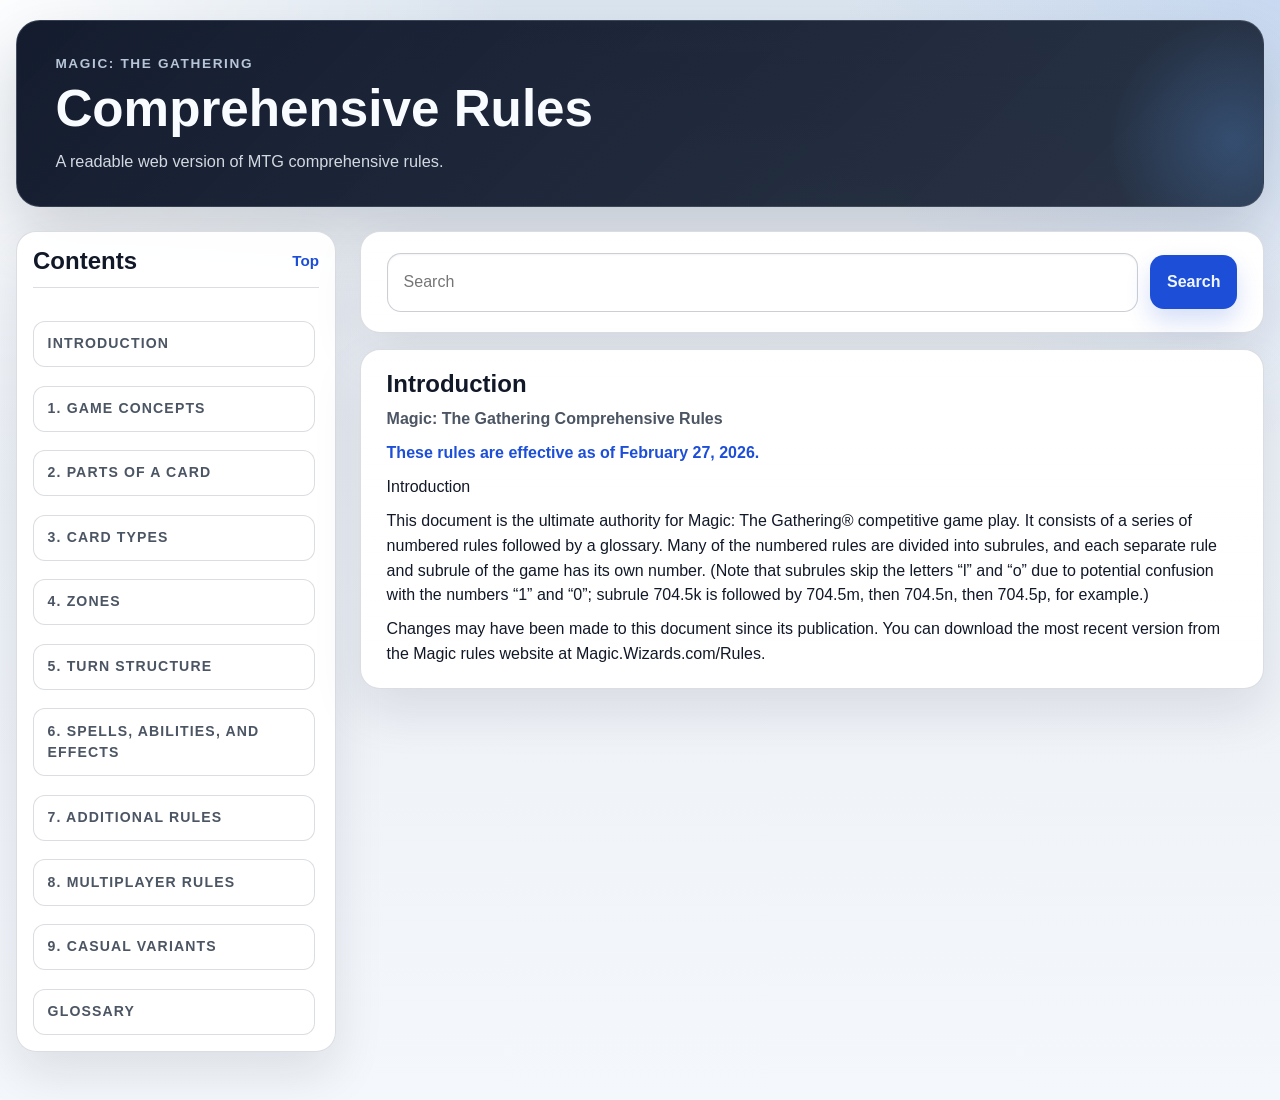
==== index.html @ 2c5d15a0 "Checkpoint" ====
<!DOCTYPE html>
<html lang="en">
<head>
  <meta charset="UTF-8">
  <meta name="viewport" content="width=device-width, initial-scale=1.0">
  <title>Magic Comprehensive Rules</title>
  <link rel="stylesheet" href="styles.css">
</head>
<body>
  <div class="page-shell">
    <header id="page-top" class="hero">
      <p class="eyebrow">Magic: The Gathering</p>
      <h1>Comprehensive Rules</h1>
      <p class="hero-copy">
        A readable web version of MTG comprehensive rules.
      </p>
    </header>

    <div class="layout">
      <div id="mobile-search-slot" class="mobile-search-slot"></div>
      <aside class="toc-panel" aria-labelledby="toc-heading">
        <div class="toc-inner">
          <div class="toc-header">
            <h2 id="toc-heading">Contents</h2>
            <a class="top-link" href="#page-top">Top</a>
          </div>
          <nav id="toc" class="toc" aria-label="Table of contents">
            <p class="loading">Loading contents…</p>
          </nav>
        </div>
      </aside>

      <main id="top" class="rules-panel">
        <div id="search-card-home"></div>
        <section class="card search-card" aria-label="Keyword search">
          <div class="search-header">
            <p id="search-status" class="search-status">Loading search index…</p>
          </div>

          <form id="search-form" class="search-form" role="search">
            <label class="sr-only" for="keyword-search">Search the rules text</label>
            <input
              id="keyword-search"
              class="search-input"
              type="search"
              name="query"
              placeholder="Search"
              autocomplete="off"
              spellcheck="false"
              disabled
            >
            <button class="search-button" type="submit" disabled>Search</button>
          </form>

        </section>

        <section id="search-results-page" class="card search-page" aria-live="polite" hidden>
          <div class="search-page-header">
            <h2>Search Results</h2>
            <p id="search-page-summary" class="search-page-summary"></p>
          </div>
          <div id="search-results" class="search-results"></div>
        </section>

        <section id="intro" class="card intro-card" aria-live="polite">
          <p class="loading">Loading rules text…</p>
        </section>
        <article id="rules" class="rules-content" aria-label="Magic Comprehensive Rules"></article>
        <a class="mobile-top-link" href="#page-top">Top</a>
      </main>
    </div>
  </div>

  <script>
    const RULE_FILE = "MagicCompRules.txt";
    const SEARCH_RESULT_LIMIT = 75;
    const searchState = {
      records: [],
      recordsById: new Map(),
      latestResults: [],
      activeTerms: [],
      selectedTargetId: "",
    };

    function slugify(value) {
      return value
        .toLowerCase()
        .replace(/[^a-z0-9]+/g, "-")
        .replace(/^-+|-+$/g, "");
    }

    function makeSectionId(line) {
      const match = line.match(/^(\d{3})\.\s+/);
      if (match) {
        return `rule-${match[1]}`;
      }
      if (line === "Glossary") {
        return "glossary";
      }
      return slugify(line);
    }

    function makeChapterId(title) {
      return `chapter-${slugify(title)}`;
    }

    function makeRuleLineId(ruleNumber) {
      return `rule-${ruleNumber.toLowerCase().replace(/[^a-z0-9]+/g, "-").replace(/^-+|-+$/g, "")}`;
    }

    function findNthIndex(lines, value, occurrence) {
      let count = 0;
      for (let index = 0; index < lines.length; index += 1) {
        if (lines[index] === value) {
          count += 1;
          if (count === occurrence) {
            return index;
          }
        }
      }
      return -1;
    }

    function createParagraph(text, className) {
      const paragraph = document.createElement("p");
      appendLinkedRuleText(paragraph, text);
      if (className) {
        paragraph.className = className;
      }
      return paragraph;
    }

    function createRuleReferenceLink(ruleNumber) {
      const normalizedRuleNumber = ruleNumber.toLowerCase().replace(/\.$/, "");
      const link = document.createElement("a");
      link.className = "rule-ref-link";
      link.href = /^\d{3}$/.test(normalizedRuleNumber)
        ? `#rule-${normalizedRuleNumber}`
        : `#${makeRuleLineId(normalizedRuleNumber)}`;
      link.textContent = normalizedRuleNumber;
      return link;
    }

    function appendLinkedRuleText(element, text) {
      const referenceRegex = /\b(rule|rules)\s+((?:\d{3}(?:\.\d+[a-z]?)?)(?:\s*(?:,|and|or)\s+\d{3}(?:\.\d+[a-z]?)?)*)/gi;
      const ruleNumberRegex = /\d{3}(?:\.\d+[a-z]?)?/gi;
      let lastIndex = 0;

      Array.from(text.matchAll(referenceRegex)).forEach((match) => {
        const matchIndex = match.index ?? 0;
        if (matchIndex > lastIndex) {
          element.appendChild(document.createTextNode(text.slice(lastIndex, matchIndex)));
        }

        const [, prefix, references] = match;
        element.appendChild(document.createTextNode(`${prefix} `));

        let referenceIndex = 0;
        Array.from(references.matchAll(ruleNumberRegex)).forEach((referenceMatch) => {
          const numberIndex = referenceMatch.index ?? 0;
          if (numberIndex > referenceIndex) {
            element.appendChild(document.createTextNode(references.slice(referenceIndex, numberIndex)));
          }

          element.appendChild(createRuleReferenceLink(referenceMatch[0]));
          referenceIndex = numberIndex + referenceMatch[0].length;
        });

        if (referenceIndex < references.length) {
          element.appendChild(document.createTextNode(references.slice(referenceIndex)));
        }

        lastIndex = matchIndex + match[0].length;
      });

      if (lastIndex < text.length) {
        element.appendChild(document.createTextNode(text.slice(lastIndex)));
      }
    }

    function normalizeSearchText(value) {
      return value.toLowerCase().replace(/\s+/g, " ").trim();
    }

    function parseSearchTerms(query) {
      return query
        .toLowerCase()
        .trim()
        .split(/\s+/)
        .filter(Boolean);
    }

    function escapeHtml(value) {
      return value
        .replaceAll("&", "&amp;")
        .replaceAll("<", "&lt;")
        .replaceAll(">", "&gt;")
        .replaceAll('"', "&quot;")
        .replaceAll("'", "&#39;");
    }

    function escapeRegExp(value) {
      return value.replace(/[.*+?^${}()|[\]\\]/g, "\\$&");
    }

    function buildSearchRegex(terms) {
      if (!terms.length) {
        return null;
      }

      const pattern = terms
        .slice()
        .sort((left, right) => right.length - left.length)
        .map((term) => escapeRegExp(term))
        .join("|");
      return new RegExp(`(${pattern})`, "gi");
    }

    function highlightMatchesInText(text, terms) {
      const regex = buildSearchRegex(terms);
      if (!regex) {
        return escapeHtml(text);
      }

      const matches = Array.from(text.matchAll(regex));
      if (!matches.length) {
        return escapeHtml(text);
      }

      let html = "";
      let lastIndex = 0;
      matches.forEach((match) => {
        const index = match.index ?? 0;
        html += escapeHtml(text.slice(lastIndex, index));
        html += `<mark class="search-highlight">${escapeHtml(match[0])}</mark>`;
        lastIndex = index + match[0].length;
      });
      html += escapeHtml(text.slice(lastIndex));
      return html;
    }

    function createSearchSnippet(text, terms, maxLength = 220) {
      if (!text) {
        return "";
      }

      const normalizedText = text.toLowerCase();
      const firstMatchIndex = terms.reduce((closest, term) => {
        const matchIndex = normalizedText.indexOf(term);
        if (matchIndex === -1) {
          return closest;
        }
        return closest === -1 ? matchIndex : Math.min(closest, matchIndex);
      }, -1);

      const focusIndex = firstMatchIndex === -1 ? 0 : firstMatchIndex;
      const start = Math.max(0, focusIndex - 80);
      const end = Math.min(text.length, start + maxLength);
      const snippet = text.slice(start, end).trim();
      const prefix = start > 0 ? "..." : "";
      const suffix = end < text.length ? "..." : "";
      return highlightMatchesInText(`${prefix}${snippet}${suffix}`, terms);
    }

    function createSearchRecord(records, data) {
      records.push({
        ...data,
        order: records.length,
        searchText: normalizeSearchText(data.searchText),
      });
    }

    function buildIntro(lines) {
      const intro = document.getElementById("intro");
      intro.replaceChildren();

      const nonEmpty = lines.map((line) => line.trim()).filter(Boolean);
      const [title, effectiveDate, ...rest] = nonEmpty;

      const introHeading = document.createElement("h2");
      introHeading.textContent = "Introduction";
      intro.appendChild(introHeading);

      if (title) {
        const sourceTitle = document.createElement("p");
        sourceTitle.className = "intro-source-title";
        sourceTitle.textContent = title;
        intro.appendChild(sourceTitle);
      }

      if (effectiveDate) {
        const effectiveNode = document.createElement("p");
        effectiveNode.className = "effective-date";
        effectiveNode.textContent = effectiveDate;
        intro.appendChild(effectiveNode);
      }

      rest.forEach((line) => {
        intro.appendChild(createParagraph(line));
      });
    }

    function parseContents(lines) {
      const chapters = [];
      let currentChapter = null;
      let reachedGlossary = false;

      lines.forEach((rawLine) => {
        const line = rawLine.trim();
        if (!line || reachedGlossary) {
          return;
        }

        if (/^\d+\.\s/.test(line) && !/^\d{3}\.\s/.test(line)) {
          currentChapter = { title: line, sections: [] };
          chapters.push(currentChapter);
          return;
        }

        if (/^\d{3}\.\s/.test(line)) {
          if (!currentChapter) {
            currentChapter = { title: "Rules", sections: [] };
            chapters.push(currentChapter);
          }
          currentChapter.sections.push({ title: line, id: makeSectionId(line) });
          return;
        }

        if (line === "Glossary") {
          chapters.push({ title: "Glossary", id: "glossary", standalone: true });
          currentChapter = null;
          reachedGlossary = true;
        }
      });

      return chapters;
    }

    function buildContents(chapters) {
      const toc = document.getElementById("toc");
      toc.replaceChildren();

      const fragment = document.createDocumentFragment();

      const introLink = document.createElement("a");
      introLink.className = "toc-standalone-link";
      introLink.href = "#intro";
      introLink.textContent = "Introduction";
      fragment.appendChild(introLink);

      chapters.forEach((chapter) => {
        if (chapter.standalone) {
          const link = document.createElement("a");
          link.className = "toc-standalone-link";
          link.href = `#${chapter.id}`;
          link.textContent = chapter.title;
          fragment.appendChild(link);
          return;
        }

        const link = document.createElement("a");
        link.className = "toc-chapter-link";
        link.href = `#${makeChapterId(chapter.title)}`;
        link.textContent = chapter.title;
        fragment.appendChild(link);
      });

      toc.appendChild(fragment);
    }

    function buildRules(lines, chapters) {
      const rulesRoot = document.getElementById("rules");
      rulesRoot.replaceChildren();

      const fragment = document.createDocumentFragment();
      const records = [];
      const chapterStarts = new Map(
        chapters
          .filter((chapter) => Array.isArray(chapter.sections) && chapter.sections.length > 0)
          .map((chapter) => [chapter.sections[0].title.slice(0, 3), chapter])
      );

      let currentChapter = null;
      let currentChapterTitle = "";
      let currentSection = null;
      let currentSectionBody = null;
      let currentSectionTitle = "";
      let currentNoteCount = 0;

      function flushChapter() {
        if (currentChapter) {
          fragment.appendChild(currentChapter);
          currentChapter = null;
        }
      }

      function flushSection() {
        if (currentSection) {
          currentChapter.querySelector(".chapter-sections").appendChild(currentSection);
          currentSection = null;
          currentSectionBody = null;
        }
      }

      lines.forEach((rawLine) => {
        const line = rawLine.trim();

        if (!line) {
          return;
        }

        const sectionMatch = line.match(/^(\d{3})\.\s+(.+)$/);
        if (sectionMatch) {
          flushSection();

          const [_, sectionNumber, sectionTitle] = sectionMatch;
          const chapter = chapterStarts.get(sectionNumber);
          if (chapter && (!currentChapter || currentChapter.id !== makeChapterId(chapter.title))) {
            flushChapter();
            currentChapterTitle = chapter.title;

            currentChapter = document.createElement("details");
            currentChapter.className = "chapter-block";
            currentChapter.id = makeChapterId(chapter.title);

            const chapterSummary = document.createElement("summary");
            chapterSummary.className = "chapter-summary";

            const chapterHeading = document.createElement("span");
            chapterHeading.className = "chapter-heading";
            chapterHeading.textContent = chapter.title;
            chapterSummary.appendChild(chapterHeading);

            currentChapter.appendChild(chapterSummary);

            const chapterSections = document.createElement("div");
            chapterSections.className = "chapter-sections";
            currentChapter.appendChild(chapterSections);
          }

          currentSection = document.createElement("details");
          currentSection.className = "card rule-section";
          currentSection.id = `rule-${sectionNumber}`;
          currentSectionTitle = `${sectionNumber}. ${sectionTitle}`;
          currentNoteCount = 0;

          const summary = document.createElement("summary");
          summary.className = "rule-section-summary";

          const heading = document.createElement("span");
          heading.className = "rule-section-heading";
          heading.textContent = `${sectionNumber}. ${sectionTitle}`;
          summary.appendChild(heading);

          currentSection.appendChild(summary);

          currentSectionBody = document.createElement("div");
          currentSectionBody.className = "rule-section-body";
          currentSection.appendChild(currentSectionBody);

          createSearchRecord(records, {
            category: "Rule section",
            title: currentSectionTitle,
            subtitle: currentChapterTitle || "Rules",
            text: currentSectionTitle,
            searchText: `${currentChapterTitle} ${currentSectionTitle}`,
            targetId: currentSection.id,
            element: summary,
          });
          return;
        }

        const ruleLineMatch = line.match(/^(\d+\.\d+[a-z]?\.?)\s+(.*)$/i);
        if (ruleLineMatch && currentSectionBody) {
          const [_, ruleNumber, ruleText] = ruleLineMatch;
          const paragraph = document.createElement("p");
          paragraph.className = "rule-line";
          paragraph.id = makeRuleLineId(ruleNumber);

          const number = document.createElement("span");
          number.className = "rule-number";
          number.textContent = ruleNumber;
          paragraph.appendChild(number);
          appendLinkedRuleText(paragraph, ` ${ruleText}`);
          currentSectionBody.appendChild(paragraph);

          createSearchRecord(records, {
            category: "Rule line",
            title: `${ruleNumber} ${ruleText}`,
            subtitle: currentSectionTitle,
            text: `${ruleNumber} ${ruleText}`,
            searchText: `${currentChapterTitle} ${currentSectionTitle} ${ruleNumber} ${ruleText}`,
            targetId: paragraph.id,
            element: paragraph,
          });
          return;
        }

        if (currentSectionBody) {
          currentNoteCount += 1;
          const note = createParagraph(line, "rule-note");
          note.id = `${currentSection.id}-note-${currentNoteCount}`;
          currentSectionBody.appendChild(note);

          createSearchRecord(records, {
            category: "Rule note",
            title: line,
            subtitle: currentSectionTitle,
            text: line,
            searchText: `${currentChapterTitle} ${currentSectionTitle} ${line}`,
            targetId: note.id,
            element: note,
          });
        }
      });

      flushSection();
      flushChapter();
      rulesRoot.appendChild(fragment);
      return records;
    }

    function buildGlossary(lines) {
      const rulesRoot = document.getElementById("rules");
      const glossary = document.createElement("details");
      glossary.className = "card glossary-section";
      glossary.id = "glossary";

      const heading = document.createElement("summary");
      heading.className = "glossary-summary";

      const title = document.createElement("span");
      title.className = "glossary-heading";
      title.textContent = "Glossary";
      heading.appendChild(title);
      glossary.appendChild(heading);

      const glossaryBody = document.createElement("div");
      glossaryBody.className = "glossary-body";
      glossary.appendChild(glossaryBody);
      const records = [];

      function createEntry(term) {
        const entry = document.createElement("section");
        entry.className = "glossary-entry";
        entry.id = `glossary-${slugify(term)}`;

        const termHeading = document.createElement("h3");
        termHeading.textContent = term;
        entry.appendChild(termHeading);
        return entry;
      }

      const entries = [];
      let currentBlock = [];

      lines.forEach((rawLine) => {
        const line = rawLine.trim();
        if (!line) {
          if (currentBlock.length > 0) {
            entries.push(currentBlock);
            currentBlock = [];
          }
          return;
        }

        currentBlock.push(line);
      });

      if (currentBlock.length > 0) {
        entries.push(currentBlock);
      }

      const letterTargets = new Map();
      entries.forEach((entryLines) => {
        const term = entryLines[0] || "";
        const firstLetter = term.charAt(0).toUpperCase();
        if (/^[A-Z]$/.test(firstLetter) && !letterTargets.has(firstLetter)) {
          letterTargets.set(firstLetter, `glossary-${slugify(term)}`);
        }
      });

      const glossaryNav = document.createElement("nav");
      glossaryNav.className = "glossary-nav";
      glossaryNav.setAttribute("aria-label", "Glossary A to Z");

      "ABCDEFGHIJKLMNOPQRSTUVWXYZ".split("").forEach((letter) => {
        const targetId = letterTargets.get(letter);
        if (targetId) {
          const link = document.createElement("a");
          link.className = "glossary-nav-link";
          link.href = `#${targetId}`;
          link.textContent = letter;
          glossaryNav.appendChild(link);
          return;
        }

        const placeholder = document.createElement("span");
        placeholder.className = "glossary-nav-link is-disabled";
        placeholder.textContent = letter;
        placeholder.setAttribute("aria-hidden", "true");
        glossaryNav.appendChild(placeholder);
      });

      glossaryBody.appendChild(glossaryNav);

      entries.forEach((entryLines) => {
        const [term, ...descriptionLines] = entryLines;
        const entry = createEntry(term || "Terms");
        glossaryBody.appendChild(entry);

        descriptionLines.forEach((descriptionLine) => {
          entry.appendChild(createParagraph(descriptionLine));
        });

        createSearchRecord(records, {
          category: "Glossary",
          title: term || "Terms",
          subtitle: "Glossary entry",
          text: `${term || "Terms"} ${descriptionLines.join(" ")}`.trim(),
          searchText: `${term || "Terms"} ${descriptionLines.join(" ")}`.trim(),
          targetId: entry.id,
          element: entry,
        });
      });

      rulesRoot.appendChild(glossary);
      return records;
    }

    function clearActiveDocumentHighlights() {
      document.querySelectorAll("#intro mark.search-highlight, #rules mark.search-highlight").forEach((mark) => {
        const parent = mark.parentNode;
        if (!parent) {
          return;
        }

        parent.replaceChild(document.createTextNode(mark.textContent || ""), mark);
        parent.normalize();
      });
    }

    function highlightElementText(element, terms) {
      const regex = buildSearchRegex(terms);
      if (!regex || !element) {
        return;
      }

      const walker = document.createTreeWalker(element, NodeFilter.SHOW_TEXT, {
        acceptNode(node) {
          if (!node.nodeValue || !node.nodeValue.trim()) {
            return NodeFilter.FILTER_REJECT;
          }

          const parent = node.parentElement;
          if (!parent || parent.closest("mark.search-highlight")) {
            return NodeFilter.FILTER_REJECT;
          }

          if (["SCRIPT", "STYLE"].includes(parent.tagName)) {
            return NodeFilter.FILTER_REJECT;
          }

          return NodeFilter.FILTER_ACCEPT;
        },
      });

      const textNodes = [];
      let currentNode = walker.nextNode();
      while (currentNode) {
        textNodes.push(currentNode);
        currentNode = walker.nextNode();
      }

      textNodes.forEach((node) => {
        regex.lastIndex = 0;
        if (!regex.test(node.nodeValue)) {
          return;
        }

        regex.lastIndex = 0;
        const fragment = document.createDocumentFragment();
        let lastIndex = 0;

        Array.from(node.nodeValue.matchAll(regex)).forEach((match) => {
          const index = match.index ?? 0;
          if (index > lastIndex) {
            fragment.appendChild(document.createTextNode(node.nodeValue.slice(lastIndex, index)));
          }

          const mark = document.createElement("mark");
          mark.className = "search-highlight";
          mark.textContent = match[0];
          fragment.appendChild(mark);
          lastIndex = index + match[0].length;
        });

        if (lastIndex < node.nodeValue.length) {
          fragment.appendChild(document.createTextNode(node.nodeValue.slice(lastIndex)));
        }

        node.parentNode.replaceChild(fragment, node);
      });
    }

    function applyActiveDocumentHighlights() {
      clearActiveDocumentHighlights();

      if (!searchState.activeTerms.length) {
        return;
      }

      const targetId = searchState.selectedTargetId || window.location.hash.replace(/^#/, "");
      if (!targetId) {
        return;
      }

      const record = searchState.recordsById.get(targetId);
      if (!record) {
        return;
      }

      highlightElementText(record.element, searchState.activeTerms);
    }

    function getHashScrollTarget(target) {
      if (!target) {
        return null;
      }

      if (target.classList.contains("rule-section")) {
        return target.querySelector(".rule-section-summary") || target;
      }

      return target;
    }

    function clearSearchIfNavigatingAway(target) {
      const searchInput = document.getElementById("keyword-search");
      const isSearchPageTarget = target && (target.id === "search-results-page" || target.closest("#search-results-page"));
      if (!searchInput || isSearchPageTarget) {
        return;
      }

      if (!searchInput.value && !searchState.activeTerms.length && !searchState.latestResults.length) {
        return;
      }

      searchInput.value = "";
      resetSearchDisplay("");
    }

    function setVisibleBodyForTarget(target) {
      const intro = document.getElementById("intro");
      const searchPage = document.getElementById("search-results-page");
      const chapters = document.querySelectorAll(".chapter-block");
      const glossary = document.getElementById("glossary");

      chapters.forEach((chapter) => {
        chapter.hidden = true;
      });

      if (glossary) {
        glossary.hidden = true;
      }

      if (searchPage) {
        searchPage.hidden = true;
      }

      if (!target) {
        intro.hidden = false;
        return;
      }

      if (target.id === "top" || target.id === "page-top") {
        intro.hidden = false;
        return;
      }

      chapters.forEach((chapter) => {
        chapter.hidden = true;
      });

      if (glossary) {
        glossary.hidden = true;
      }

      intro.hidden = true;

      if (target.id === "search-results-page" || target.closest("#search-results-page")) {
        if (searchPage) {
          searchPage.hidden = false;
        }
        return;
      }

      if (target.id === "intro") {
        intro.hidden = false;
        return;
      }

      const chapterBlock = target.closest(".chapter-block");
      if (chapterBlock) {
        chapterBlock.hidden = false;
        return;
      }

      if (target.classList.contains("chapter-block")) {
        target.hidden = false;
        return;
      }

      if (target.id === "glossary" || target.closest("#glossary")) {
        if (glossary) {
          glossary.hidden = false;
        }
      }
    }

    function revealTargetFromHash() {
      if (!window.location.hash) {
        setVisibleBodyForTarget(null);
        return;
      }

      const target = document.querySelector(window.location.hash);
      if (!target) {
        setVisibleBodyForTarget(null);
        clearSearchIfNavigatingAway(null);
        return;
      }

      setVisibleBodyForTarget(target);
      clearSearchIfNavigatingAway(target);

      let node = target;
      while (node) {
        if (node.tagName === "DETAILS") {
          node.open = true;
        }
        node = node.parentElement;
      }

      const scrollTarget = getHashScrollTarget(target);
      if (scrollTarget) {
        const root = document.documentElement;
        const previousScrollBehavior = root.style.scrollBehavior;
        root.style.scrollBehavior = "auto";
        scrollTarget.scrollIntoView({ behavior: "auto", block: "start" });
        window.setTimeout(() => {
          root.style.scrollBehavior = previousScrollBehavior;
        }, 0);
      }

      applyActiveDocumentHighlights();
    }

    function jumpToHash(hash) {
      const targetId = hash.replace(/^#/, "");
      const target = targetId ? document.getElementById(targetId) : null;
      if (!target) {
        return;
      }

      const scrollTarget = getHashScrollTarget(target);

      const root = document.documentElement;
      const previousScrollBehavior = root.style.scrollBehavior;
      root.style.scrollBehavior = "auto";

      history.pushState(null, "", hash);
      revealTargetFromHash();
      scrollTarget.scrollIntoView({ behavior: "auto", block: "start" });

      window.setTimeout(() => {
        root.style.scrollBehavior = previousScrollBehavior;
      }, 0);
    }

    function collapseOpenSections() {
      document.querySelectorAll(".rules-panel .rule-section[open]").forEach((section) => {
        section.open = false;
      });
    }

    function resetToTop() {
      const pageTarget = document.getElementById("page-top");
      if (!pageTarget) {
        return;
      }

      collapseOpenSections();

      const root = document.documentElement;
      const previousScrollBehavior = root.style.scrollBehavior;
      root.style.scrollBehavior = "auto";

      pageTarget.scrollIntoView({ behavior: "auto", block: "start" });

      window.setTimeout(() => {
        root.style.scrollBehavior = previousScrollBehavior;
      }, 0);
    }

    function rankSearchRecord(record, query, terms) {
      let score = 0;
      if (record.searchText.includes(normalizeSearchText(query))) {
        score += 10;
      }

      terms.forEach((term) => {
        const matches = record.searchText.split(term).length - 1;
        score += matches;
      });

      if (record.category === "Glossary") {
        score += 2;
      }

      if (record.category === "Rule section") {
        score += 1;
      }

      return score;
    }

    function searchRecords(query) {
      const terms = parseSearchTerms(query);
      if (!terms.length) {
        return [];
      }

      return searchState.records
        .filter((record) => terms.every((term) => record.searchText.includes(term)))
        .map((record) => ({
          ...record,
          score: rankSearchRecord(record, query, terms),
        }))
        .sort((left, right) => right.score - left.score || left.order - right.order);
    }

    function renderSearchResults(results, query, terms) {
      const resultsRoot = document.getElementById("search-results");
      const status = document.getElementById("search-status");
      const pageSummary = document.getElementById("search-page-summary");

      if (!query.trim()) {
        status.textContent = "";
        if (pageSummary) {
          pageSummary.textContent = "";
        }
        resultsRoot.replaceChildren();
        return;
      }

      if (!results.length) {
        status.textContent = `No matches for "${query}".`;
        if (pageSummary) {
          pageSummary.textContent = `No matches for "${query}".`;
        }
        resultsRoot.innerHTML = `
          <p class="search-empty">No rules text or glossary entries matched that search.</p>
        `;
        return;
      }

      const shownResults = results.slice(0, SEARCH_RESULT_LIMIT);
      const resultLabel = shownResults.length === results.length
        ? `${results.length} matches for "${query}".`
        : `Showing ${shownResults.length} of ${results.length} matches for "${query}".`;
      status.textContent = resultLabel;
      if (pageSummary) {
        pageSummary.textContent = resultLabel;
      }

      const fragment = document.createDocumentFragment();
      shownResults.forEach((result) => {
        const link = document.createElement("a");
        link.className = "search-result";
        link.href = `#${result.targetId}`;

        const meta = document.createElement("span");
        meta.className = "search-result-meta";
        meta.textContent = result.category;
        link.appendChild(meta);

        const title = document.createElement("strong");
        title.className = "search-result-title";
        title.innerHTML = highlightMatchesInText(result.title, terms);
        link.appendChild(title);

        const subtitle = document.createElement("span");
        subtitle.className = "search-result-subtitle";
        subtitle.innerHTML = escapeHtml(result.subtitle);
        link.appendChild(subtitle);

        const snippet = document.createElement("span");
        snippet.className = "search-result-snippet";
        snippet.innerHTML = createSearchSnippet(result.text, terms);
        link.appendChild(snippet);

        link.addEventListener("click", (event) => {
          event.preventDefault();
          searchState.selectedTargetId = result.targetId;
          jumpToHash(`#${result.targetId}`);
        });

        fragment.appendChild(link);
      });

      resultsRoot.replaceChildren(fragment);
    }

    function runSearch(query) {
      if (!query.trim()) {
        resetSearchDisplay(query);
        return;
      }

      searchState.selectedTargetId = "";
      searchState.activeTerms = parseSearchTerms(query);
      searchState.latestResults = searchRecords(query);
      renderSearchResults(searchState.latestResults, query, searchState.activeTerms);
      applyActiveDocumentHighlights();
      jumpToHash("#search-results-page");
    }

    function hideSearchResults() {
      document.getElementById("search-results").replaceChildren();
    }

    function resetSearchDisplay(query) {
      searchState.selectedTargetId = "";
      searchState.activeTerms = [];
      searchState.latestResults = [];
      hideSearchResults();
      applyActiveDocumentHighlights();

      const status = document.getElementById("search-status");
      const pageSummary = document.getElementById("search-page-summary");
      const resultsRoot = document.getElementById("search-results");
      if (!query.trim()) {
        status.textContent = "";
        if (pageSummary) {
          pageSummary.textContent = "";
        }
        if (resultsRoot) {
          resultsRoot.innerHTML = `
            <p class="search-empty">Search for rules text or glossary entries to open a dedicated results page.</p>
          `;
        }
        return;
      }

      status.textContent = 'Press "Search" to see matches.';
      if (pageSummary) {
        pageSummary.textContent = `Press "Search" to open results for "${query}".`;
      }
      if (resultsRoot) {
        resultsRoot.innerHTML = `
          <p class="search-empty">Press "Search" to open a dedicated results page for "${escapeHtml(query)}".</p>
        `;
      }
    }

    function initializeSearch(records) {
      searchState.records = records;
      searchState.recordsById = new Map(records.map((record) => [record.targetId, record]));

      const searchForm = document.getElementById("search-form");
      const searchInput = document.getElementById("keyword-search");
      const submitButton = searchForm.querySelector('button[type="submit"]');

      searchInput.disabled = false;
      submitButton.disabled = false;

      searchInput.addEventListener("input", () => {
        resetSearchDisplay(searchInput.value);
      });

      searchForm.addEventListener("submit", (event) => {
        event.preventDefault();
        runSearch(searchInput.value);
      });

      resetSearchDisplay("");
    }

    async function init() {
      try {
        const response = await fetch(RULE_FILE);
        if (!response.ok) {
          throw new Error(`Unable to load ${RULE_FILE} (${response.status})`);
        }

        const text = await response.text();
        const lines = text.split(/\r?\n/);
        const contentsIndex = lines.indexOf("Contents");
        const bodyStartIndex = findNthIndex(lines, "100. General", 2);
        const glossaryIndex = lines.lastIndexOf("Glossary");

        if (contentsIndex === -1 || bodyStartIndex === -1 || glossaryIndex === -1) {
          throw new Error("The rules file format was not recognized.");
        }

        const introLines = lines.slice(0, contentsIndex);
        const contentsLines = lines.slice(contentsIndex + 1, bodyStartIndex);
        const bodyLines = lines.slice(bodyStartIndex, glossaryIndex);
        const glossaryLines = lines.slice(glossaryIndex + 1);

        buildIntro(introLines);
        const chapters = parseContents(contentsLines);
        buildContents(chapters);
        const ruleRecords = buildRules(bodyLines, chapters);
        const glossaryRecords = buildGlossary(glossaryLines);
        initializeSearch([...ruleRecords, ...glossaryRecords]);
        bindRuleSectionAccordion();
        revealTargetFromHash();
        bindGlossaryNavInstantJump();
      } catch (error) {
        document.getElementById("toc").innerHTML = `
          <p class="error">Could not load the table of contents.</p>
        `;
        document.getElementById("search-status").textContent = "Search is unavailable.";
        document.getElementById("intro").innerHTML = `
          <h2>Unable to load the rules text</h2>
          <p class="error">${error.message}</p>
          <p>Open this folder through a local web server so the browser can fetch <code>${RULE_FILE}</code>.</p>
        `;
      }
    }

    function bindRuleSectionAccordion() {
      document.querySelectorAll(".rule-section").forEach((section) => {
        const summary = section.querySelector(".rule-section-summary");
        if (!summary) {
          return;
        }

        summary.addEventListener("click", (event) => {
          event.preventDefault();
          const sectionGroup = section.closest(".chapter-sections");
          const willOpen = !section.open;

          if (!sectionGroup) {
            section.open = willOpen;
            if (willOpen) {
              summary.scrollIntoView({ behavior: "auto", block: "start" });
            }
            return;
          }

          if (willOpen) {
            sectionGroup.querySelectorAll(".rule-section").forEach((peerSection) => {
              if (peerSection !== section) {
                peerSection.open = false;
              }
            });
          }

          section.open = willOpen;
          if (!willOpen) {
            return;
          }

          summary.scrollIntoView({ behavior: "auto", block: "start" });
        });
      });
    }

    function bindGlossaryNavInstantJump() {
      document.querySelectorAll(".glossary-nav-link[href^='#']").forEach((link) => {
        link.addEventListener("click", (event) => {
          const hash = link.getAttribute("href");
          const target = hash ? document.querySelector(hash) : null;
          if (!target) {
            return;
          }

          event.preventDefault();
          jumpToHash(hash);
        });
      });
    }

    function syncMobileSearchPlacement() {
      const searchCard = document.querySelector(".search-card");
      const mobileSlot = document.getElementById("mobile-search-slot");
      const searchCardHome = document.getElementById("search-card-home");
      if (!searchCard || !mobileSlot || !searchCardHome) {
        return;
      }

      if (window.matchMedia("(max-width: 640px)").matches) {
        if (searchCard.parentElement !== mobileSlot) {
          mobileSlot.appendChild(searchCard);
        }
        return;
      }

      if (searchCard.parentElement !== searchCardHome.parentElement || searchCard.previousElementSibling !== searchCardHome) {
        searchCardHome.insertAdjacentElement("afterend", searchCard);
      }
    }

    function bindTopLinkReset() {
      document.querySelectorAll(".top-link, .mobile-top-link").forEach((topLink) => {
        topLink.addEventListener("click", (event) => {
        event.preventDefault();
        resetToTop();
      });
      });
    }

    window.addEventListener("hashchange", revealTargetFromHash);
    window.addEventListener("resize", syncMobileSearchPlacement);

    bindTopLinkReset();
    syncMobileSearchPlacement();
    init();
  </script>
</body>
</html>
---- styles.css ----
:root {
  --bg: #e9eef5;
  --bg-accent: #c9d7e8;
  --paper: rgba(255, 255, 255, 0.96);
  --paper-strong: #ffffff;
  --ink: #111827;
  --muted: #4b5563;
  --line: rgba(71, 85, 105, 0.2);
  --accent: #1d4ed8;
  --accent-soft: rgba(29, 78, 216, 0.1);
  --shadow: 0 22px 50px rgba(15, 23, 42, 0.1);
  --hero-shadow: 0 28px 60px rgba(15, 23, 42, 0.16);
  --radius: 20px;
  --radius-sm: 14px;
}

* {
  box-sizing: border-box;
}

html {
  scroll-behavior: smooth;
}

body {
  margin: 0;
  color: var(--ink);
  background:
    radial-gradient(circle at top left, rgba(255, 255, 255, 0.94), transparent 30%),
    radial-gradient(circle at top right, rgba(59, 130, 246, 0.12), transparent 26%),
    linear-gradient(180deg, #dbe5f0 0%, #e9eef5 20%, #f4f7fb 100%);
  font-family: "Segoe UI", "Helvetica Neue", Arial, sans-serif;
  line-height: 1.55;
}

a {
  color: var(--accent);
  text-decoration: none;
}

a:hover {
  text-decoration: underline;
}

code {
  font-family: "Cascadia Code", Consolas, monospace;
  font-size: 0.95em;
}

.sr-only {
  position: absolute;
  width: 1px;
  height: 1px;
  padding: 0;
  margin: -1px;
  overflow: hidden;
  clip: rect(0, 0, 0, 0);
  white-space: nowrap;
  border: 0;
}

.page-shell {
  width: min(1500px, calc(100% - 2rem));
  margin: 0 auto;
  padding: 1.25rem 0 3rem;
}

.hero {
  position: relative;
  overflow: hidden;
  margin-bottom: 1.5rem;
  padding: 2rem clamp(1.25rem, 3vw, 2.75rem);
  border: 1px solid rgba(148, 163, 184, 0.25);
  border-radius: calc(var(--radius) + 4px);
  background:
    linear-gradient(135deg, rgba(15, 23, 42, 0.98), rgba(30, 41, 59, 0.94)),
    linear-gradient(180deg, rgba(255, 255, 255, 0.06), transparent);
  color: #f8fbff;
  box-shadow: var(--hero-shadow);
}

.hero::after {
  content: "";
  position: absolute;
  inset: auto -8% -35% auto;
  width: 260px;
  height: 260px;
  border-radius: 50%;
  background: radial-gradient(circle, rgba(96, 165, 250, 0.24), transparent 68%);
  pointer-events: none;
}

.eyebrow {
  margin: 0 0 0.55rem;
  font-size: 0.85rem;
  font-weight: 700;
  letter-spacing: 0.12em;
  text-transform: uppercase;
  color: rgba(219, 234, 254, 0.82);
}

.hero h1 {
  margin: 0;
  font-size: clamp(2.1rem, 4vw, 4rem);
  line-height: 1.02;
}

.hero-copy {
  width: min(54rem, 100%);
  margin: 0.85rem 0 0;
  font-size: 1.02rem;
  color: rgba(226, 232, 240, 0.92);
}

.hero-copy a {
  color: #93c5fd;
}

.layout {
  display: grid;
  grid-template-columns: minmax(260px, 320px) minmax(0, 1fr);
  gap: 1.5rem;
  align-items: start;
}

.mobile-search-slot:empty,
.mobile-top-link {
  display: none;
}

.toc-panel {
  position: sticky;
  top: 1rem;
}

.toc-inner,
.card {
  border: 1px solid var(--line);
  border-radius: var(--radius);
  background: var(--paper);
  box-shadow: var(--shadow);
  backdrop-filter: blur(10px);
}

.toc-inner {
  padding: 1rem;
}

.toc-header {
  display: flex;
  align-items: center;
  justify-content: space-between;
  gap: 1rem;
  padding-bottom: 0.8rem;
  margin-bottom: 0.9rem;
  border-bottom: 1px solid var(--line);
}

.toc-header h2,
.intro-card h2 {
  margin: 0;
  line-height: 1.1;
}

.top-link {
  font-size: 0.95rem;
  font-weight: 700;
}

.toc {
  max-height: calc(100vh - 7rem);
  overflow: auto;
  padding-right: 0.25rem;
}

.toc-standalone-link,
.toc-chapter-link {
  display: block;
  margin-top: 1.15rem;
  padding: 0.7rem 0.85rem;
  border: 1px solid var(--line);
  border-radius: 12px;
  background: rgba(255, 255, 255, 0.45);
  font-size: 0.88rem;
  font-weight: 700;
  letter-spacing: 0.08em;
  text-transform: uppercase;
  color: var(--muted);
  transition: background-color 120ms ease, border-color 120ms ease, color 120ms ease;
}

.toc-standalone-link:hover,
.toc-standalone-link:focus-visible,
.toc-chapter-link:hover,
.toc-chapter-link:focus-visible {
  background: var(--accent-soft);
  border-color: rgba(29, 78, 216, 0.28);
  color: var(--accent);
  text-decoration: none;
}

.rules-panel {
  min-width: 0;
}

.search-card,
.search-page,
.intro-card,
.rule-section,
.glossary-section {
  padding: 1.3rem clamp(1rem, 2vw, 1.6rem);
}

.search-card {
  margin-bottom: 1rem;
  background:
    linear-gradient(180deg, rgba(255, 255, 255, 0.68), transparent 95%),
    var(--paper-strong);
}

.search-page {
  margin-bottom: 1rem;
  background:
    linear-gradient(180deg, rgba(255, 255, 255, 0.64), transparent 95%),
    var(--paper-strong);
}

.search-page-header {
  margin-bottom: 1rem;
}

.search-page-header h2,
.search-page-summary {
  margin: 0;
}

.search-page-summary {
  margin-top: 0.45rem;
  color: var(--muted);
  font-weight: 700;
}

.search-header {
  display: block;
  margin-bottom: 0;
}

.search-status {
  margin: 0;
}

.search-status {
  font-size: 0.92rem;
  font-weight: 700;
  color: var(--accent);
  text-align: right;
}

.search-status:not(:empty) {
  margin-bottom: 1rem;
}

.search-form {
  display: grid;
  grid-template-columns: minmax(0, 1fr) auto;
  gap: 0.75rem;
  align-items: center;
}

.search-input {
  width: 100%;
  min-height: 3rem;
  padding: 1rem;
  border: 1px solid rgba(71, 85, 105, 0.28);
  border-radius: 14px;
  background: rgba(255, 255, 255, 0.92);
  color: var(--ink);
  font: inherit;
  box-shadow: inset 0 1px 2px rgba(15, 23, 42, 0.05);
}

.search-input:focus {
  outline: none;
  border-color: rgba(29, 78, 216, 0.52);
  box-shadow:
    inset 0 1px 2px rgba(15, 23, 42, 0.05),
    0 0 0 4px rgba(29, 78, 216, 0.12);
}

.search-button {
  min-height: 3rem;
  padding: 0.85rem 1rem;
  border: 1px solid transparent;
  border-radius: 14px;
  background: var(--accent);
  color: #eff6ff;
  font: inherit;
  font-weight: 700;
  cursor: pointer;
  transition: transform 120ms ease, box-shadow 120ms ease, background-color 120ms ease;
  box-shadow: 0 12px 24px rgba(29, 78, 216, 0.18);
}

.search-button:hover,
.search-button:focus-visible {
  transform: translateY(-1px);
  text-decoration: none;
}

.search-button:focus-visible {
  outline: 2px solid rgba(29, 78, 216, 0.18);
  outline-offset: 2px;
}

.search-button:disabled {
  cursor: not-allowed;
  opacity: 0.7;
  transform: none;
  box-shadow: none;
}

.search-results {
  display: grid;
  gap: 0.75rem;
  margin-top: 1rem;
}

.search-results:empty {
  display: none;
}

.search-result {
  display: grid;
  gap: 0.35rem;
  padding: 0.95rem 1rem;
  border: 1px solid var(--line);
  border-radius: 16px;
  background: rgba(255, 255, 255, 0.66);
  transition: border-color 120ms ease, background-color 120ms ease, transform 120ms ease;
}

.search-result:hover,
.search-result:focus-visible {
  border-color: rgba(29, 78, 216, 0.3);
  background: rgba(255, 255, 255, 0.92);
  text-decoration: none;
  transform: translateY(-1px);
}

.search-result-meta {
  font-size: 0.77rem;
  font-weight: 700;
  letter-spacing: 0.08em;
  text-transform: uppercase;
  color: var(--accent);
}

.search-result-title {
  color: var(--ink);
  font-size: 1rem;
}

.search-result-subtitle,
.search-result-snippet,
.search-empty {
  color: var(--muted);
}

.search-result-snippet {
  line-height: 1.6;
}

.search-empty {
  margin: 0;
  padding: 0.95rem 1rem;
  border: 1px dashed rgba(71, 85, 105, 0.26);
  border-radius: 16px;
  background: rgba(255, 255, 255, 0.54);
}

.search-highlight {
  padding: 0 0.16em;
  border-radius: 0.28em;
  background: rgba(250, 204, 21, 0.38);
  color: inherit;
}

.intro-card {
  margin-bottom: 1rem;
  background:
    linear-gradient(180deg, rgba(255, 255, 255, 0.5), transparent 90%),
    var(--paper-strong);
}

.effective-date {
  margin-top: 0.4rem;
  font-weight: 700;
  color: var(--accent);
}

.intro-source-title {
  margin-top: 0.6rem;
  font-size: 1rem;
  font-weight: 700;
  color: var(--muted);
}

.rules-content {
  display: grid;
  gap: 1rem;
}

.chapter-block,
.glossary-section {
  border: 1px solid var(--line);
  border-radius: var(--radius);
  background: var(--paper);
  box-shadow: var(--shadow);
  backdrop-filter: blur(10px);
  overflow: hidden;
}

.chapter-summary,
.rule-section-summary,
.glossary-summary {
  display: flex;
  align-items: center;
  justify-content: space-between;
  gap: 1rem;
  margin: 0;
  cursor: pointer;
  list-style: none;
}

.chapter-summary::-webkit-details-marker,
.rule-section-summary::-webkit-details-marker,
.glossary-summary::-webkit-details-marker {
  display: none;
}

.chapter-summary {
  padding: 1rem 1.2rem;
  font-size: clamp(1.15rem, 2vw, 1.5rem);
  font-weight: 700;
  color: var(--ink);
}

.chapter-summary::after,
.rule-section-summary::after,
.glossary-summary::after {
  content: "+";
  flex: 0 0 auto;
  font-size: 1.2rem;
  line-height: 1;
  color: var(--accent);
}

.chapter-block[open] .chapter-summary::after,
.rule-section[open] .rule-section-summary::after,
.glossary-section[open] .glossary-summary::after {
  content: "-";
}

.chapter-block:target,
.rule-section:target,
.glossary-section:target {
  border-color: rgba(29, 78, 216, 0.34);
  box-shadow:
    var(--shadow),
    0 0 0 4px rgba(29, 78, 216, 0.08);
}

.chapter-block[open] .chapter-summary,
.glossary-section[open] .glossary-summary {
  border-bottom: 1px solid var(--line);
}

.chapter-sections {
  display: grid;
  gap: 0.9rem;
  padding: 0.9rem 1rem 1rem;
}

.rule-section {
  padding: 0;
  overflow: hidden;
}

.glossary-section {
  padding: 0;
  overflow: visible;
}

.rule-section-summary {
  padding: 1rem 1.15rem;
  font-size: 1.05rem;
  font-weight: 700;
  color: var(--ink);
}

.rule-section[open] .rule-section-summary {
  border-bottom: 1px solid var(--line);
  background: rgba(255, 255, 255, 0.45);
}

.rule-section-body,
.glossary-body {
  padding: 1rem 1.15rem 1.15rem;
}

.glossary-nav {
  position: sticky;
  top: 0;
  z-index: 3;
  display: flex;
  flex-wrap: wrap;
  gap: 0.45rem;
  padding-top: 0.4rem;
  padding-bottom: 1rem;
  margin-bottom: 1rem;
  background: var(--paper);
  border-bottom: 1px solid var(--line);
}

.glossary-nav-link {
  display: inline-flex;
  align-items: center;
  justify-content: center;
  min-width: 2rem;
  height: 2rem;
  padding: 0 0.55rem;
  border: 1px solid var(--line);
  border-radius: 999px;
  background: rgba(255, 255, 255, 0.7);
  color: var(--accent);
  font-size: 0.9rem;
  font-weight: 700;
  text-decoration: none;
  transition: background-color 120ms ease, border-color 120ms ease, color 120ms ease, transform 120ms ease;
}

.glossary-nav-link:hover,
.glossary-nav-link:focus-visible {
  background: var(--accent-soft);
  border-color: rgba(29, 78, 216, 0.28);
  color: var(--accent);
  transform: translateY(-1px);
  text-decoration: none;
}

.glossary-nav-link.is-disabled {
  background: rgba(148, 163, 184, 0.12);
  color: #94a3b8;
}

.glossary-summary {
  padding: 1rem 1.2rem;
  font-size: clamp(1.1rem, 1.8vw, 1.35rem);
  font-weight: 700;
  color: var(--ink);
}

.rule-line,
.rule-note,
.glossary-entry p,
.intro-card p {
  margin: 0.58rem 0 0;
}

.rule-number {
  font-weight: 700;
  color: var(--accent);
}

.rule-note {
  color: var(--muted);
}

.rule-ref-link {
  font-weight: 700;
  text-decoration: underline;
  text-underline-offset: 0.12em;
}

.rule-ref-link:hover,
.rule-ref-link:focus-visible {
  color: #1e40af;
}

.glossary-entry + .glossary-entry {
  margin-top: 1rem;
  padding-top: 1rem;
  border-top: 1px solid var(--line);
}

.glossary-entry h3 {
  margin: 0;
  color: var(--accent);
  font-size: 1.05rem;
}

.loading,
.error {
  margin: 0;
  color: var(--muted);
}

@media (max-width: 980px) {
  .layout {
    grid-template-columns: 1fr;
  }

  .toc-panel {
    position: static;
  }

  .toc {
    max-height: none;
  }

  .search-header {
    text-align: left;
  }

  .search-form {
    grid-template-columns: 1fr;
  }

  .search-status {
    text-align: left;
  }
}

@media (max-width: 640px) {
  .page-shell {
    width: min(100% - 1rem, 1500px);
    padding-top: 0.5rem;
  }

  .hero {
    padding: 1.4rem 1rem 1.5rem;
  }

  .layout {
    gap: 1rem;
  }

  .mobile-search-slot {
    display: block;
  }

  .toc-inner,
  .search-card,
  .intro-card,
  .rule-section,
  .glossary-section {
    border-radius: 16px;
  }

  .mobile-top-link {
    display: block;
    margin-top: 1rem;
    padding: 0.95rem 1rem;
    border: 1px solid transparent;
    border-radius: 16px;
    background: var(--accent);
    color: #eff6ff;
    font-size: 1rem;
    font-weight: 700;
    text-align: center;
    box-shadow: 0 12px 24px rgba(29, 78, 216, 0.18);
  }

  .mobile-top-link:hover,
  .mobile-top-link:focus-visible {
    text-decoration: none;
    transform: translateY(-1px);
  }

  .search-button {
    width: 100%;
  }
}
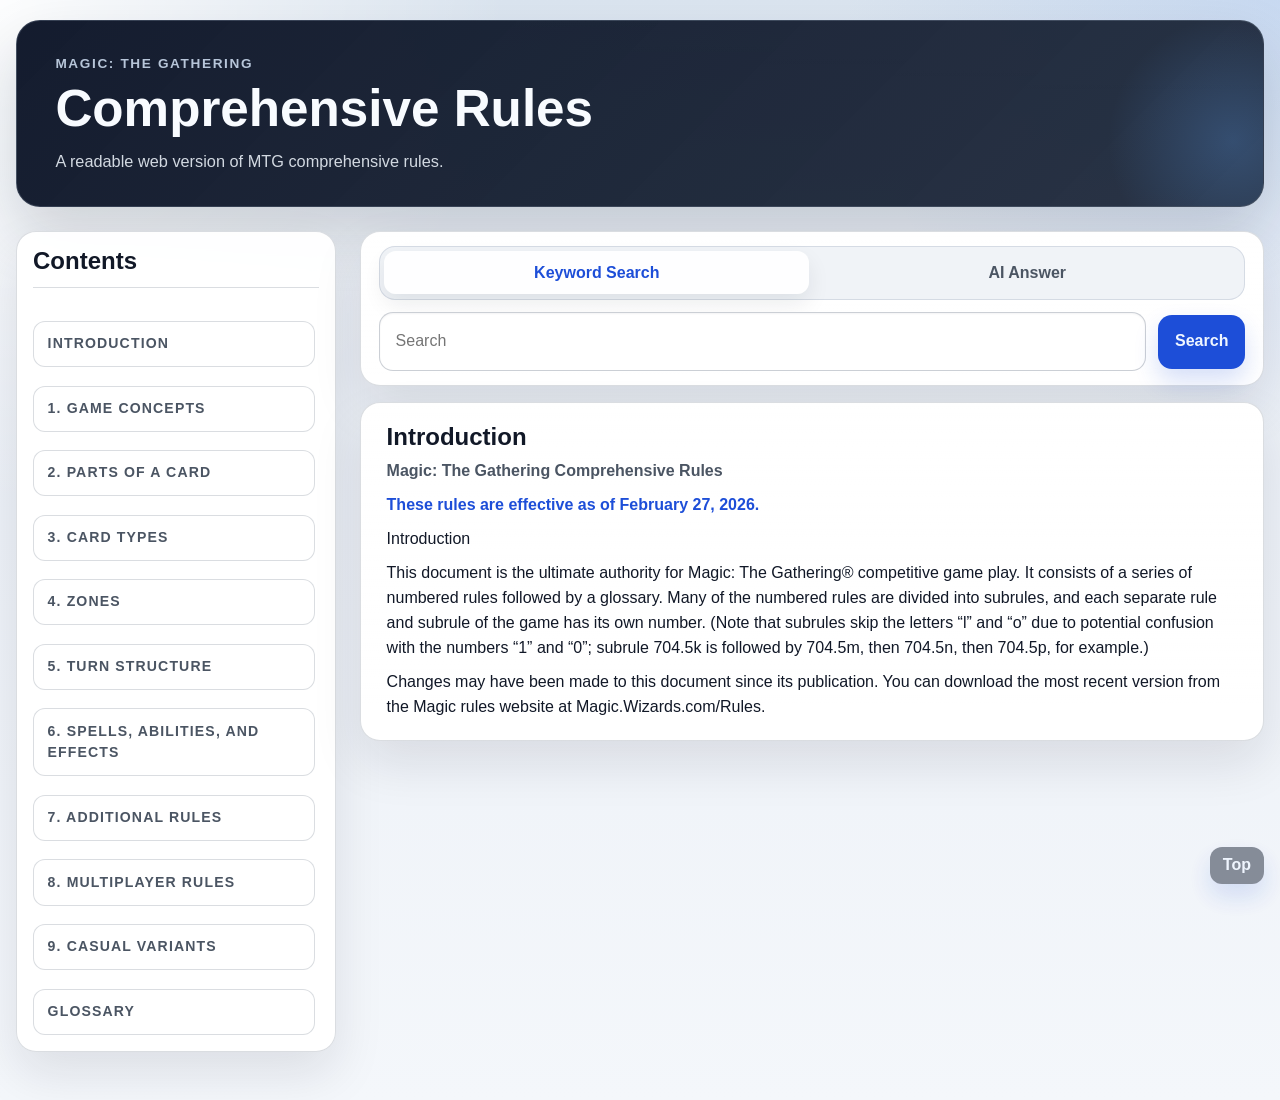
==== commit 97416259: "Checkpoint" ====
--- a/index.html
+++ b/index.html
@@ -22,7 +22,15 @@
         <div class="toc-inner">
           <div class="toc-header">
             <h2 id="toc-heading">Contents</h2>
-            <a class="top-link" href="#page-top">Top</a>
+            <button
+              id="toc-toggle"
+              class="toc-toggle"
+              type="button"
+              aria-expanded="true"
+              aria-controls="toc"
+            >
+              -
+            </button>
           </div>
           <nav id="toc" class="toc" aria-label="Table of contents">
             <p class="loading">Loading contents…</p>
@@ -32,19 +40,37 @@
 
       <main id="top" class="rules-panel">
         <div id="search-card-home"></div>
-        <section class="card search-card" aria-label="Keyword search">
-          <div class="search-header">
-            <p id="search-status" class="search-status">Loading search index…</p>
+        <section class="card search-card" aria-label="Search or AI answer">
+          <div class="search-mode-toggle" role="group" aria-label="Search mode">
+            <button
+              id="keyword-mode-button"
+              class="search-mode-button is-active"
+              type="button"
+              data-search-mode="keyword"
+              aria-pressed="true"
+              disabled
+            >
+              Keyword Search
+            </button>
+            <button
+              id="ai-mode-button"
+              class="search-mode-button"
+              type="button"
+              data-search-mode="ai"
+              aria-pressed="false"
+              disabled
+            >
+              AI Answer
+            </button>
           </div>
 
           <form id="search-form" class="search-form" role="search">
-            <label class="sr-only" for="keyword-search">Search the rules text</label>
+            <label class="sr-only" for="keyword-search">Search the rules text or ask AI</label>
             <input
               id="keyword-search"
               class="search-input"
               type="search"
               name="query"
-              placeholder="Search"
               autocomplete="off"
               spellcheck="false"
               disabled
@@ -62,24 +88,39 @@
           <div id="search-results" class="search-results"></div>
         </section>
 
+        <section id="ai-results-page" class="card search-page ai-results-page" aria-live="polite" hidden>
+          <div class="search-page-header">
+            <h2>AI Answer</h2>
+            <p id="ai-page-summary" class="search-page-summary"></p>
+          </div>
+          <div id="ai-results" class="ai-results"></div>
+        </section>
+
         <section id="intro" class="card intro-card" aria-live="polite">
           <p class="loading">Loading rules text…</p>
         </section>
         <article id="rules" class="rules-content" aria-label="Magic Comprehensive Rules"></article>
-        <a class="mobile-top-link" href="#page-top">Top</a>
       </main>
     </div>
   </div>
 
+  <div class="floating-actions" aria-label="Page actions">
+    <a class="mobile-top-link" href="#page-top">Top</a>
+  </div>
+
   <script>
     const RULE_FILE = "MagicCompRules.txt";
     const SEARCH_RESULT_LIMIT = 75;
+    const SEARCH_MODE_KEYWORD = "keyword";
+    const SEARCH_MODE_AI = "ai";
     const searchState = {
       records: [],
       recordsById: new Map(),
       latestResults: [],
       activeTerms: [],
       selectedTargetId: "",
+      latestAiQuery: "",
+      mode: SEARCH_MODE_KEYWORD,
     };
 
     function slugify(value) {
@@ -419,11 +460,11 @@
             flushChapter();
             currentChapterTitle = chapter.title;
 
-            currentChapter = document.createElement("details");
+            currentChapter = document.createElement("section");
             currentChapter.className = "chapter-block";
             currentChapter.id = makeChapterId(chapter.title);
 
-            const chapterSummary = document.createElement("summary");
+            const chapterSummary = document.createElement("div");
             chapterSummary.className = "chapter-summary";
 
             const chapterHeading = document.createElement("span");
@@ -735,14 +776,25 @@
       return target;
     }
 
+    function isKeywordResultsTarget(target) {
+      return Boolean(target && (target.id === "search-results-page" || target.closest("#search-results-page")));
+    }
+
+    function isAiResultsTarget(target) {
+      return Boolean(target && (target.id === "ai-results-page" || target.closest("#ai-results-page")));
+    }
+
+    function isSearchInterfaceTarget(target) {
+      return isKeywordResultsTarget(target) || isAiResultsTarget(target);
+    }
+
     function clearSearchIfNavigatingAway(target) {
       const searchInput = document.getElementById("keyword-search");
-      const isSearchPageTarget = target && (target.id === "search-results-page" || target.closest("#search-results-page"));
-      if (!searchInput || isSearchPageTarget) {
-        return;
-      }
-
-      if (!searchInput.value && !searchState.activeTerms.length && !searchState.latestResults.length) {
+      if (!searchInput || isSearchInterfaceTarget(target)) {
+        return;
+      }
+
+      if (!searchInput.value && !searchState.activeTerms.length && !searchState.latestResults.length && !searchState.latestAiQuery) {
         return;
       }
 
@@ -753,6 +805,7 @@
     function setVisibleBodyForTarget(target) {
       const intro = document.getElementById("intro");
       const searchPage = document.getElementById("search-results-page");
+      const aiPage = document.getElementById("ai-results-page");
       const chapters = document.querySelectorAll(".chapter-block");
       const glossary = document.getElementById("glossary");
 
@@ -768,6 +821,10 @@
         searchPage.hidden = true;
       }
 
+      if (aiPage) {
+        aiPage.hidden = true;
+      }
+
       if (!target) {
         intro.hidden = false;
         return;
@@ -788,9 +845,16 @@
 
       intro.hidden = true;
 
-      if (target.id === "search-results-page" || target.closest("#search-results-page")) {
+      if (isKeywordResultsTarget(target)) {
         if (searchPage) {
           searchPage.hidden = false;
+        }
+        return;
+      }
+
+      if (isAiResultsTarget(target)) {
+        if (aiPage) {
+          aiPage.hidden = false;
         }
         return;
       }
@@ -903,6 +967,28 @@
       }, 0);
     }
 
+    function navigateHeroToIntro() {
+      const hero = document.getElementById("page-top");
+      const intro = document.getElementById("intro");
+      if (!hero || !intro) {
+        return;
+      }
+
+      const root = document.documentElement;
+      const previousScrollBehavior = root.style.scrollBehavior;
+      root.style.scrollBehavior = "auto";
+
+      history.pushState(null, "", "#intro");
+      setVisibleBodyForTarget(intro);
+      clearSearchIfNavigatingAway(intro);
+      applyActiveDocumentHighlights();
+      hero.scrollIntoView({ behavior: "auto", block: "start" });
+
+      window.setTimeout(() => {
+        root.style.scrollBehavior = previousScrollBehavior;
+      }, 0);
+    }
+
     function rankSearchRecord(record, query, terms) {
       let score = 0;
       if (record.searchText.includes(normalizeSearchText(query))) {
@@ -942,11 +1028,9 @@
 
     function renderSearchResults(results, query, terms) {
       const resultsRoot = document.getElementById("search-results");
-      const status = document.getElementById("search-status");
       const pageSummary = document.getElementById("search-page-summary");
 
       if (!query.trim()) {
-        status.textContent = "";
         if (pageSummary) {
           pageSummary.textContent = "";
         }
@@ -955,7 +1039,6 @@
       }
 
       if (!results.length) {
-        status.textContent = `No matches for "${query}".`;
         if (pageSummary) {
           pageSummary.textContent = `No matches for "${query}".`;
         }
@@ -969,7 +1052,6 @@
       const resultLabel = shownResults.length === results.length
         ? `${results.length} matches for "${query}".`
         : `Showing ${shownResults.length} of ${results.length} matches for "${query}".`;
-      status.textContent = resultLabel;
       if (pageSummary) {
         pageSummary.textContent = resultLabel;
       }
@@ -1012,12 +1094,33 @@
       resultsRoot.replaceChildren(fragment);
     }
 
+    function renderAiResults(query) {
+      const pageSummary = document.getElementById("ai-page-summary");
+      const resultsRoot = document.getElementById("ai-results");
+      const trimmedQuery = query.trim();
+
+      searchState.latestAiQuery = trimmedQuery;
+      if (pageSummary) {
+        pageSummary.textContent = `Prompt: "${trimmedQuery}"`;
+      }
+
+      resultsRoot.innerHTML = `
+        <section class="ai-result-card" aria-label="AI answer placeholder">
+          <p class="ai-result-label">Prompt</p>
+          <p class="ai-result-query">${escapeHtml(trimmedQuery)}</p>
+          <p class="ai-result-body">AI answer mode is set up. Connect the RAG backend next to show generated answers here.</p>
+        </section>
+      `;
+    }
+
     function runSearch(query) {
       if (!query.trim()) {
         resetSearchDisplay(query);
         return;
       }
 
+      collapseMobileToc();
+      searchState.latestAiQuery = "";
       searchState.selectedTargetId = "";
       searchState.activeTerms = parseSearchTerms(query);
       searchState.latestResults = searchRecords(query);
@@ -1026,40 +1129,119 @@
       jumpToHash("#search-results-page");
     }
 
-    function hideSearchResults() {
-      document.getElementById("search-results").replaceChildren();
-    }
-
-    function resetSearchDisplay(query) {
+    function runAiSearch(query) {
+      const trimmedQuery = query.trim();
+      if (!trimmedQuery) {
+        resetSearchDisplay(query);
+        return;
+      }
+
+      collapseMobileToc();
       searchState.selectedTargetId = "";
       searchState.activeTerms = [];
       searchState.latestResults = [];
       hideSearchResults();
       applyActiveDocumentHighlights();
-
-      const status = document.getElementById("search-status");
+      renderAiResults(trimmedQuery);
+      jumpToHash("#ai-results-page");
+    }
+
+    function hideSearchResults() {
+      document.getElementById("search-results").replaceChildren();
+    }
+
+    function hideAiResults() {
+      document.getElementById("ai-results").replaceChildren();
+    }
+
+    function setSearchMode(mode) {
+      const nextMode = mode === SEARCH_MODE_AI ? SEARCH_MODE_AI : SEARCH_MODE_KEYWORD;
+      const searchCard = document.querySelector(".search-card");
+      const searchForm = document.getElementById("search-form");
+      const submitButton = searchForm ? searchForm.querySelector('button[type="submit"]') : null;
+      const searchInput = document.getElementById("keyword-search");
+
+      searchState.mode = nextMode;
+
+      document.querySelectorAll(".search-mode-button").forEach((button) => {
+        const isActive = button.dataset.searchMode === nextMode;
+        button.classList.toggle("is-active", isActive);
+        button.setAttribute("aria-pressed", isActive ? "true" : "false");
+      });
+
+      if (submitButton) {
+        submitButton.textContent = nextMode === SEARCH_MODE_AI ? "Ask AI" : "Search";
+      }
+
+      if (searchInput) {
+        searchInput.placeholder = nextMode === SEARCH_MODE_AI ? "Ask AI" : "Search";
+      }
+
+      if (searchCard) {
+        searchCard.setAttribute("aria-label", nextMode === SEARCH_MODE_AI ? "AI answer" : "Keyword search");
+      }
+
+      if (searchForm) {
+        searchForm.setAttribute("aria-label", nextMode === SEARCH_MODE_AI ? "AI answer prompt" : "Keyword search");
+      }
+
+      resetSearchDisplay(searchInput ? searchInput.value : "");
+    }
+
+    function resetSearchDisplay(query) {
+      searchState.selectedTargetId = "";
+      searchState.activeTerms = [];
+      searchState.latestResults = [];
+      searchState.latestAiQuery = "";
+      hideSearchResults();
+      hideAiResults();
+      applyActiveDocumentHighlights();
+
       const pageSummary = document.getElementById("search-page-summary");
+      const aiPageSummary = document.getElementById("ai-page-summary");
       const resultsRoot = document.getElementById("search-results");
+      const aiResultsRoot = document.getElementById("ai-results");
+      const isAiMode = searchState.mode === SEARCH_MODE_AI;
       if (!query.trim()) {
-        status.textContent = "";
         if (pageSummary) {
           pageSummary.textContent = "";
+        }
+        if (aiPageSummary) {
+          aiPageSummary.textContent = "";
         }
         if (resultsRoot) {
           resultsRoot.innerHTML = `
             <p class="search-empty">Search for rules text or glossary entries to open a dedicated results page.</p>
           `;
         }
-        return;
-      }
-
-      status.textContent = 'Press "Search" to see matches.';
+        if (aiResultsRoot) {
+          aiResultsRoot.innerHTML = `
+            <section class="ai-result-card" aria-label="AI answer placeholder">
+              <p class="ai-result-label">AI Answer</p>
+              <p class="ai-result-body">Ask a rules question to open a dedicated AI answer page.</p>
+            </section>
+          `;
+        }
+        return;
+      }
+
       if (pageSummary) {
-        pageSummary.textContent = `Press "Search" to open results for "${query}".`;
+        pageSummary.textContent = isAiMode ? "" : `Press "Search" to open results for "${query}".`;
+      }
+      if (aiPageSummary) {
+        aiPageSummary.textContent = isAiMode ? `Press "Ask AI" to open an answer page for "${query}".` : "";
       }
       if (resultsRoot) {
         resultsRoot.innerHTML = `
-          <p class="search-empty">Press "Search" to open a dedicated results page for "${escapeHtml(query)}".</p>
+          <p class="search-empty">${isAiMode ? "Switch to Keyword Search to see term matches." : `Press "Search" to open a dedicated results page for "${escapeHtml(query)}".`}</p>
+        `;
+      }
+      if (aiResultsRoot) {
+        aiResultsRoot.innerHTML = `
+          <section class="ai-result-card" aria-label="AI answer placeholder">
+            <p class="ai-result-label">${isAiMode ? "Prompt" : "AI Answer"}</p>
+            <p class="ai-result-body">${isAiMode ? `Press "Ask AI" to open a dedicated answer page for "${escapeHtml(query)}".` : "Switch to AI Answer mode to ask a rules question."}</p>
+          </section>
         `;
       }
     }
@@ -1071,9 +1253,16 @@
       const searchForm = document.getElementById("search-form");
       const searchInput = document.getElementById("keyword-search");
       const submitButton = searchForm.querySelector('button[type="submit"]');
+      const modeButtons = document.querySelectorAll(".search-mode-button");
 
       searchInput.disabled = false;
       submitButton.disabled = false;
+      modeButtons.forEach((button) => {
+        button.disabled = false;
+        button.addEventListener("click", () => {
+          setSearchMode(button.dataset.searchMode);
+        });
+      });
 
       searchInput.addEventListener("input", () => {
         resetSearchDisplay(searchInput.value);
@@ -1081,9 +1270,15 @@
 
       searchForm.addEventListener("submit", (event) => {
         event.preventDefault();
+        if (searchState.mode === SEARCH_MODE_AI) {
+          runAiSearch(searchInput.value);
+          return;
+        }
+
         runSearch(searchInput.value);
       });
 
+      setSearchMode(SEARCH_MODE_KEYWORD);
       resetSearchDisplay("");
     }
 
@@ -1122,7 +1317,6 @@
         document.getElementById("toc").innerHTML = `
           <p class="error">Could not load the table of contents.</p>
         `;
-        document.getElementById("search-status").textContent = "Search is unavailable.";
         document.getElementById("intro").innerHTML = `
           <h2>Unable to load the rules text</h2>
           <p class="error">${error.message}</p>
@@ -1192,7 +1386,7 @@
         return;
       }
 
-      if (window.matchMedia("(max-width: 640px)").matches) {
+      if (window.matchMedia("(max-width: 980px)").matches) {
         if (searchCard.parentElement !== mobileSlot) {
           mobileSlot.appendChild(searchCard);
         }
@@ -1204,8 +1398,64 @@
       }
     }
 
+    function syncMobileTocCollapseState() {
+      const toc = document.getElementById("toc");
+      const toggle = document.getElementById("toc-toggle");
+      const isMobile = window.matchMedia("(max-width: 980px)").matches;
+      if (!toc || !toggle) {
+        return;
+      }
+
+      if (!isMobile) {
+        toc.hidden = false;
+        toggle.hidden = true;
+        toggle.setAttribute("aria-expanded", "true");
+        toggle.textContent = "-";
+        return;
+      }
+
+      toggle.hidden = false;
+      if (!toggle.dataset.initialized) {
+        toc.hidden = false;
+        toggle.dataset.initialized = "true";
+      }
+      toggle.setAttribute("aria-expanded", toc.hidden ? "false" : "true");
+      toggle.textContent = toc.hidden ? "+" : "-";
+    }
+
+    function collapseMobileToc() {
+      const toc = document.getElementById("toc");
+      const toggle = document.getElementById("toc-toggle");
+      const isMobile = window.matchMedia("(max-width: 980px)").matches;
+      if (!toc || !toggle || !isMobile) {
+        return;
+      }
+
+      toc.hidden = true;
+      toggle.setAttribute("aria-expanded", "false");
+      toggle.textContent = "+";
+    }
+
+    function bindMobileTocToggle() {
+      const toc = document.getElementById("toc");
+      const toggle = document.getElementById("toc-toggle");
+      if (!toc || !toggle) {
+        return;
+      }
+
+      toggle.addEventListener("click", () => {
+        if (!window.matchMedia("(max-width: 980px)").matches) {
+          return;
+        }
+
+        toc.hidden = !toc.hidden;
+        toggle.setAttribute("aria-expanded", toc.hidden ? "false" : "true");
+        toggle.textContent = toc.hidden ? "+" : "-";
+      });
+    }
+
     function bindTopLinkReset() {
-      document.querySelectorAll(".top-link, .mobile-top-link").forEach((topLink) => {
+      document.querySelectorAll(".mobile-top-link").forEach((topLink) => {
         topLink.addEventListener("click", (event) => {
         event.preventDefault();
         resetToTop();
@@ -1213,11 +1463,30 @@
       });
     }
 
+    function bindHeroIntroNavigation() {
+      const hero = document.getElementById("page-top");
+      if (!hero) {
+        return;
+      }
+
+      hero.addEventListener("click", (event) => {
+        if (event.target instanceof Element && event.target.closest("a, button, input, textarea, select")) {
+          return;
+        }
+
+        navigateHeroToIntro();
+      });
+    }
+
     window.addEventListener("hashchange", revealTargetFromHash);
     window.addEventListener("resize", syncMobileSearchPlacement);
-
+    window.addEventListener("resize", syncMobileTocCollapseState);
+
+    bindMobileTocToggle();
+    bindHeroIntroNavigation();
     bindTopLinkReset();
     syncMobileSearchPlacement();
+    syncMobileTocCollapseState();
     init();
   </script>
 </body>
--- a/styles.css
+++ b/styles.css
@@ -77,6 +77,7 @@
     linear-gradient(180deg, rgba(255, 255, 255, 0.06), transparent);
   color: #f8fbff;
   box-shadow: var(--hero-shadow);
+  cursor: pointer;
 }
 
 .hero::after {
@@ -124,8 +125,51 @@
 }
 
 .mobile-search-slot:empty,
+.toc-toggle {
+  display: none;
+}
+
+.floating-actions {
+  position: fixed;
+  right: 1rem;
+  bottom: 1rem;
+  z-index: 25;
+  display: flex;
+  align-items: center;
+  gap: 0.5rem;
+}
+
 .mobile-top-link {
-  display: none;
+  display: inline-flex;
+  align-items: center;
+  justify-content: center;
+  box-sizing: border-box;
+  margin: 0;
+  width: fit-content;
+  min-height: 0;
+  padding: 0.6rem 0.75rem;
+  border: 1px solid transparent;
+  border-radius: 12px;
+  appearance: none;
+  -webkit-appearance: none;
+  background: #6b7280;
+  color: #eff6ff;
+  opacity: 0.8;
+  font-family: inherit;
+  font-size: 1rem;
+  font-weight: 800;
+  line-height: 1;
+  text-align: center;
+  white-space: nowrap;
+  box-shadow: 0 12px 24px rgba(29, 78, 216, 0.18);
+  cursor: pointer;
+  text-decoration: none;
+}
+
+.mobile-top-link:hover,
+.mobile-top-link:focus-visible {
+  transform: translateY(-1px);
+  text-decoration: none;
 }
 
 .toc-panel {
@@ -162,9 +206,16 @@
   line-height: 1.1;
 }
 
-.top-link {
-  font-size: 0.95rem;
-  font-weight: 700;
+.toc-toggle {
+  padding: 0;
+  border: 0;
+  background: transparent;
+  color: var(--accent);
+  font: inherit;
+  font-size: 1.2rem;
+  font-weight: 700;
+  line-height: 1;
+  cursor: pointer;
 }
 
 .toc {
@@ -203,7 +254,6 @@
   min-width: 0;
 }
 
-.search-card,
 .search-page,
 .intro-card,
 .rule-section,
@@ -212,10 +262,59 @@
 }
 
 .search-card {
+  padding: 0.85rem clamp(0.8rem, 1.6vw, 1.1rem);
   margin-bottom: 1rem;
   background:
     linear-gradient(180deg, rgba(255, 255, 255, 0.68), transparent 95%),
     var(--paper-strong);
+}
+
+.search-mode-toggle {
+  display: grid;
+  grid-template-columns: repeat(2, minmax(0, 1fr));
+  gap: 0.35rem;
+  margin-bottom: 0.8rem;
+  padding: 0.3rem;
+  border: 1px solid rgba(148, 163, 184, 0.3);
+  border-radius: 16px;
+  background: rgba(226, 232, 240, 0.52);
+}
+
+.search-mode-button {
+  min-height: 2.65rem;
+  padding: 0.65rem 0.8rem;
+  border: 1px solid transparent;
+  border-radius: 12px;
+  background: transparent;
+  color: var(--muted);
+  font: inherit;
+  font-weight: 700;
+  line-height: 1.2;
+  text-align: center;
+  cursor: pointer;
+  transition: background-color 120ms ease, color 120ms ease, box-shadow 120ms ease, transform 120ms ease;
+}
+
+.search-mode-button:hover,
+.search-mode-button:focus-visible {
+  color: var(--ink);
+  text-decoration: none;
+}
+
+.search-mode-button:focus-visible {
+  outline: 2px solid rgba(29, 78, 216, 0.16);
+  outline-offset: 2px;
+}
+
+.search-mode-button.is-active {
+  background: rgba(255, 255, 255, 0.96);
+  color: var(--accent);
+  box-shadow: 0 10px 22px rgba(15, 23, 42, 0.08);
+}
+
+.search-mode-button:disabled {
+  opacity: 0.65;
+  cursor: not-allowed;
 }
 
 .search-page {
@@ -238,26 +337,6 @@
   margin-top: 0.45rem;
   color: var(--muted);
   font-weight: 700;
-}
-
-.search-header {
-  display: block;
-  margin-bottom: 0;
-}
-
-.search-status {
-  margin: 0;
-}
-
-.search-status {
-  font-size: 0.92rem;
-  font-weight: 700;
-  color: var(--accent);
-  text-align: right;
-}
-
-.search-status:not(:empty) {
-  margin-bottom: 1rem;
 }
 
 .search-form {
@@ -325,8 +404,40 @@
   margin-top: 1rem;
 }
 
+.ai-results {
+  margin-top: 1rem;
+}
+
 .search-results:empty {
   display: none;
+}
+
+.ai-result-card {
+  padding: 1rem 1.05rem;
+  border: 1px solid var(--line);
+  border-radius: 16px;
+  background: rgba(255, 255, 255, 0.72);
+}
+
+.ai-result-label {
+  margin: 0;
+  font-size: 0.77rem;
+  font-weight: 700;
+  letter-spacing: 0.08em;
+  text-transform: uppercase;
+  color: var(--accent);
+}
+
+.ai-result-query {
+  margin: 0.4rem 0 0;
+  color: var(--ink);
+  font-size: 1.02rem;
+  font-weight: 700;
+}
+
+.ai-result-body {
+  margin: 0.75rem 0 0;
+  color: var(--muted);
 }
 
 .search-result {
@@ -428,11 +539,14 @@
   justify-content: space-between;
   gap: 1rem;
   margin: 0;
+}
+
+.rule-section-summary,
+.glossary-summary {
   cursor: pointer;
   list-style: none;
 }
 
-.chapter-summary::-webkit-details-marker,
 .rule-section-summary::-webkit-details-marker,
 .glossary-summary::-webkit-details-marker {
   display: none;
@@ -445,7 +559,6 @@
   color: var(--ink);
 }
 
-.chapter-summary::after,
 .rule-section-summary::after,
 .glossary-summary::after {
   content: "+";
@@ -455,7 +568,6 @@
   color: var(--accent);
 }
 
-.chapter-block[open] .chapter-summary::after,
 .rule-section[open] .rule-section-summary::after,
 .glossary-section[open] .glossary-summary::after {
   content: "-";
@@ -470,7 +582,7 @@
     0 0 0 4px rgba(29, 78, 216, 0.08);
 }
 
-.chapter-block[open] .chapter-summary,
+.chapter-summary,
 .glossary-section[open] .glossary-summary {
   border-bottom: 1px solid var(--line);
 }
@@ -610,24 +722,54 @@
     grid-template-columns: 1fr;
   }
 
+  .mobile-search-slot {
+    display: block;
+    margin-bottom: 1rem;
+  }
+
+  .toc-header {
+    flex-wrap: wrap;
+  }
+
+  .toc-toggle {
+    display: inline-flex;
+    align-items: center;
+    justify-content: center;
+    min-width: 1.2rem;
+  }
+
   .toc-panel {
     position: static;
   }
 
+  .chapter-block {
+    border: 0;
+    background: transparent;
+    box-shadow: none;
+    backdrop-filter: none;
+    overflow: visible;
+  }
+
+  .chapter-summary {
+    padding: 1rem 1.2rem;
+    border: 1px solid var(--line);
+    border-radius: 16px;
+    background: var(--paper);
+    box-shadow: var(--shadow);
+    backdrop-filter: blur(10px);
+    border-bottom: 0;
+  }
+
+  .chapter-sections {
+    padding: 0.9rem 0 0;
+  }
+
   .toc {
     max-height: none;
   }
 
-  .search-header {
-    text-align: left;
-  }
-
   .search-form {
     grid-template-columns: 1fr;
-  }
-
-  .search-status {
-    text-align: left;
   }
 }
 
@@ -635,6 +777,7 @@
   .page-shell {
     width: min(100% - 1rem, 1500px);
     padding-top: 0.5rem;
+    padding-bottom: 5.5rem;
   }
 
   .hero {
@@ -643,10 +786,6 @@
 
   .layout {
     gap: 1rem;
-  }
-
-  .mobile-search-slot {
-    display: block;
   }
 
   .toc-inner,
@@ -657,27 +796,13 @@
     border-radius: 16px;
   }
 
-  .mobile-top-link {
-    display: block;
-    margin-top: 1rem;
-    padding: 0.95rem 1rem;
-    border: 1px solid transparent;
-    border-radius: 16px;
-    background: var(--accent);
-    color: #eff6ff;
-    font-size: 1rem;
-    font-weight: 700;
-    text-align: center;
-    box-shadow: 0 12px 24px rgba(29, 78, 216, 0.18);
-  }
-
-  .mobile-top-link:hover,
-  .mobile-top-link:focus-visible {
-    text-decoration: none;
-    transform: translateY(-1px);
-  }
-
   .search-button {
     width: 100%;
   }
 }
+
+@media (max-width: 430px) {
+  .search-mode-toggle {
+    grid-template-columns: 1fr;
+  }
+}
